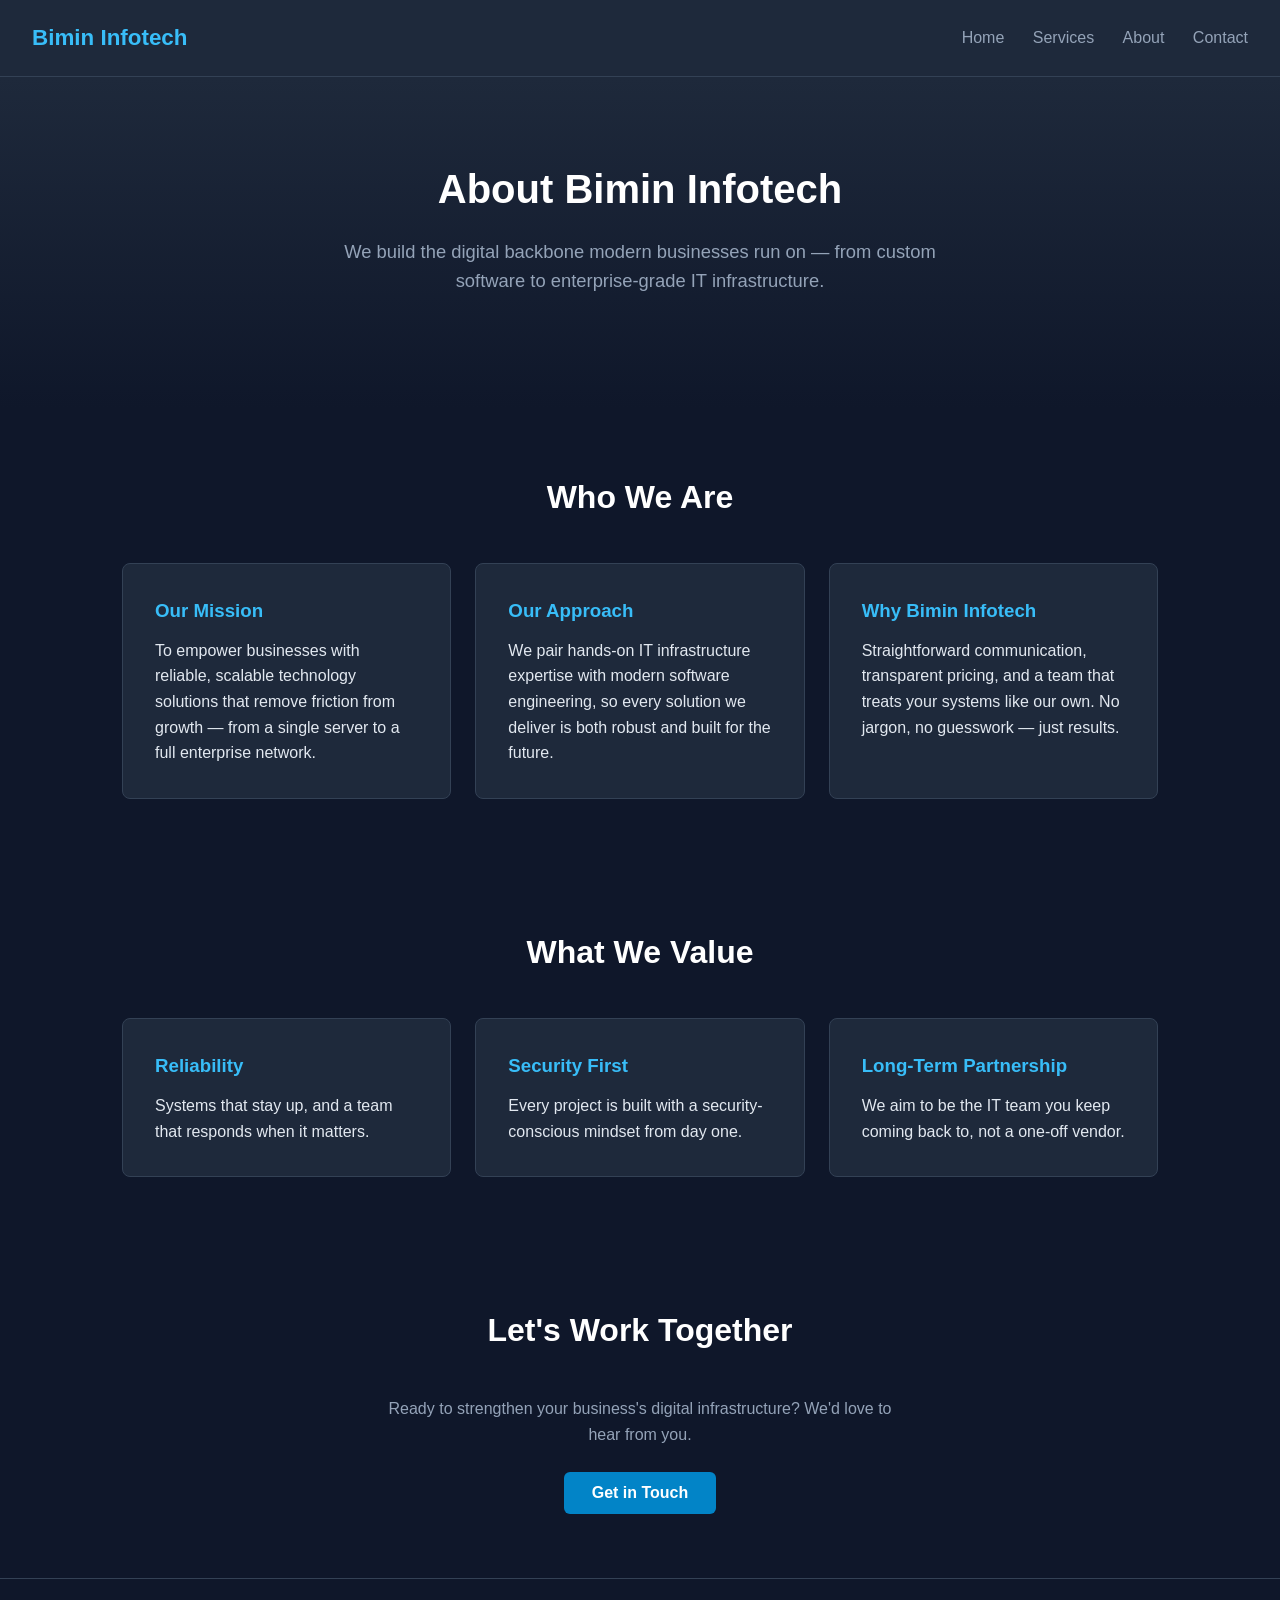
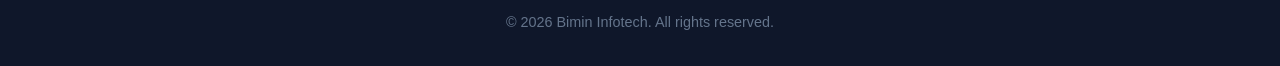
==== About.html @ e96b3b89 "jn" ====
<!DOCTYPE html>
<html lang="en">
<head>
  <meta charset="UTF-8">
  <meta name="viewport" content="width=device-width, initial-scale=1.0">
  <title>About | Bimin Infotech</title>
  <link rel="stylesheet" href="style.css">
</head>
<body>

  <!-- Navigation -->
  <header class="navbar">
    <div class="logo">Bimin Infotech</div>
    <nav>
      <a href="index.html">Home</a>
      <a href="Services.html">Services</a>
      <a href="About.html">About</a>
      <a href="index.html#contact">Contact</a>
    </nav>
  </header>

  <!-- About Hero -->
  <section class="hero">
    <h1>About Bimin Infotech</h1>
    <p>We build the digital backbone modern businesses run on — from custom software to enterprise-grade IT infrastructure.</p>
  </section>

  <!-- Story / Mission -->
  <section class="services">
    <h2>Who We Are</h2>
    <div class="service-grid">
      <div class="card">
        <h3>Our Mission</h3>
        <p>To empower businesses with reliable, scalable technology solutions that remove friction from growth — from a single server to a full enterprise network.</p>
      </div>
      <div class="card">
        <h3>Our Approach</h3>
        <p>We pair hands-on IT infrastructure expertise with modern software engineering, so every solution we deliver is both robust and built for the future.</p>
      </div>
      <div class="card">
        <h3>Why Bimin Infotech</h3>
        <p>Straightforward communication, transparent pricing, and a team that treats your systems like our own. No jargon, no guesswork — just results.</p>
      </div>
    </div>
  </section>

  <!-- Values -->
  <section class="services">
    <h2>What We Value</h2>
    <div class="service-grid">
      <div class="card">
        <h3>Reliability</h3>
        <p>Systems that stay up, and a team that responds when it matters.</p>
      </div>
      <div class="card">
        <h3>Security First</h3>
        <p>Every project is built with a security-conscious mindset from day one.</p>
      </div>
      <div class="card">
        <h3>Long-Term Partnership</h3>
        <p>We aim to be the IT team you keep coming back to, not a one-off vendor.</p>
      </div>
    </div>
  </section>

  <!-- CTA -->
  <section class="contact">
    <h2>Let's Work Together</h2>
    <p style="text-align:center; color:#94a3b8; margin-bottom:1.5rem;">
      Ready to strengthen your business's digital infrastructure? We'd love to hear from you.
    </p>
    <div style="text-align:center;">
      <a href="index.html#contact"><button type="button">Get in Touch</button></a>
    </div>
  </section>

  <footer>
    <p>&copy; 2026 Bimin Infotech. All rights reserved.</p>
  </footer>

  <script src="script.js"></script>
</body>
</html>
---- style.css ----
* {
  margin: 0;
  padding: 0;
  box-sizing: border-box;
  font-family: -apple-system, BlinkMacSystemFont, "Segoe UI", Roboto, sans-serif;
}

body {
  background-color: #0f172a;
  color: #e2e8f0;
  line-height: 1.6;
}

/* Header / Navbar */
.navbar {
  display: flex;
  justify-content: space-between;
  align-items: center;
  padding: 1.25rem 2rem;
  background: #1e293b;
  border-bottom: 1px solid #334155;
}

.logo {
  font-size: 1.4rem;
  font-weight: 700;
  color: #38bdf8;
}

.navbar nav a {
  color: #94a3b8;
  text-decoration: none;
  margin-left: 1.5rem;
  transition: color 0.2s ease;
}

.navbar nav a:hover {
  color: #ffffff;
}

/* Hero */
.hero {
  text-align: center;
  padding: 5rem 1.5rem;
  background: linear-gradient(180deg, #1e293b 0%, #0f172a 100%);
}

.hero h1 {
  font-size: 2.5rem;
  margin-bottom: 1rem;
  color: #ffffff;
}

.hero p {
  font-size: 1.15rem;
  color: #94a3b8;
  max-width: 600px;
  margin: 0 auto 2rem;
}

button {
  background-color: #0284c7;
  color: white;
  border: none;
  padding: 0.75rem 1.75rem;
  font-size: 1rem;
  font-weight: 600;
  border-radius: 6px;
  cursor: pointer;
  transition: background-color 0.2s ease;
}

button:hover {
  background-color: #0369a1;
}

/* Services */
.services {
  padding: 4rem 2rem;
  max-width: 1100px;
  margin: 0 auto;
}

.services h2, .contact h2 {
  text-align: center;
  font-size: 2rem;
  margin-bottom: 2.5rem;
  color: #ffffff;
}

.service-grid {
  display: grid;
  grid-template-columns: repeat(auto-fit, minmax(280px, 1fr));
  gap: 1.5rem;
}

.card {
  background: #1e293b;
  padding: 2rem;
  border-radius: 8px;
  border: 1px solid #334155;
}

.card h3 {
  color: #38bdf8;
  margin-bottom: 0.75rem;
}

/* Contact Form */
.contact {
  padding: 4rem 2rem;
  max-width: 600px;
  margin: 0 auto;
}

form {
  display: flex;
  flex-direction: column;
  gap: 1rem;
}

input, textarea {
  padding: 0.8rem;
  border-radius: 6px;
  border: 1px solid #334155;
  background: #1e293b;
  color: white;
  font-size: 0.95rem;
}

input:focus, textarea:focus {
  outline: 2px solid #38bdf8;
}

#form-feedback {
  margin-top: 1rem;
  text-align: center;
  font-weight: 500;
}

/* Footer */
footer {
  text-align: center;
  padding: 2rem;
  border-top: 1px solid #334155;
  color: #64748b;
  font-size: 0.9rem;
}
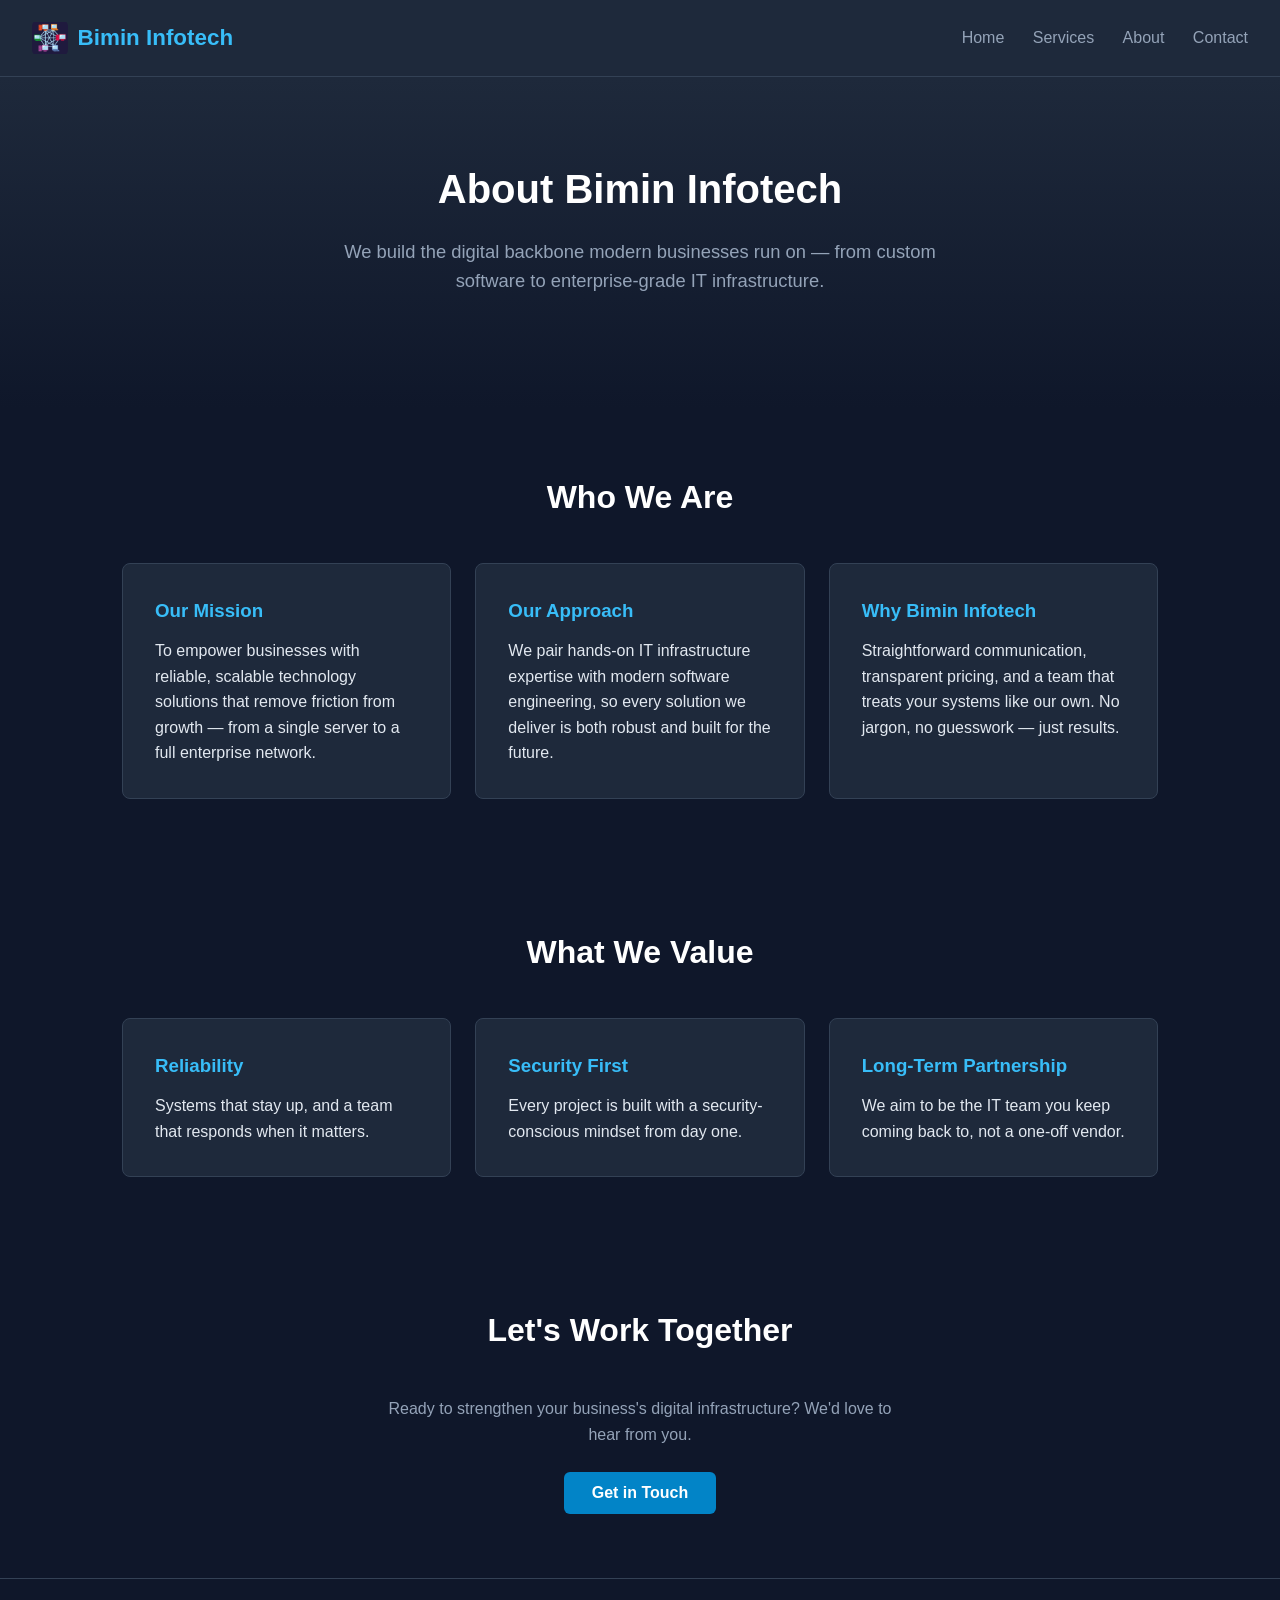
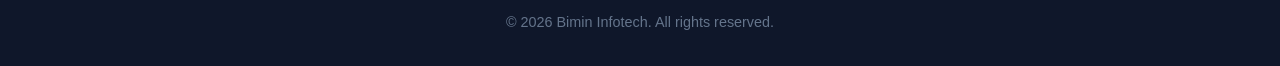
==== commit d01ad5ce: "ok" ====
--- a/About.html
+++ b/About.html
@@ -10,7 +10,7 @@
 
   <!-- Navigation -->
   <header class="navbar">
-    <div class="logo">Bimin Infotech</div>
+    <div class="logo"><img src="images/logo.png" alt="Bimin Infotech logo"> Bimin Infotech</div>
     <nav>
       <a href="index.html">Home</a>
       <a href="Services.html">Services</a>
--- a/style.css
+++ b/style.css
@@ -22,9 +22,19 @@
 }
 
 .logo {
+  display: flex;
+  align-items: center;
+  gap: 0.6rem;
   font-size: 1.4rem;
   font-weight: 700;
   color: #38bdf8;
+}
+
+.logo img {
+  height: 36px;
+  width: 36px;
+  object-fit: contain;
+  border-radius: 6px;
 }
 
 .navbar nav a {
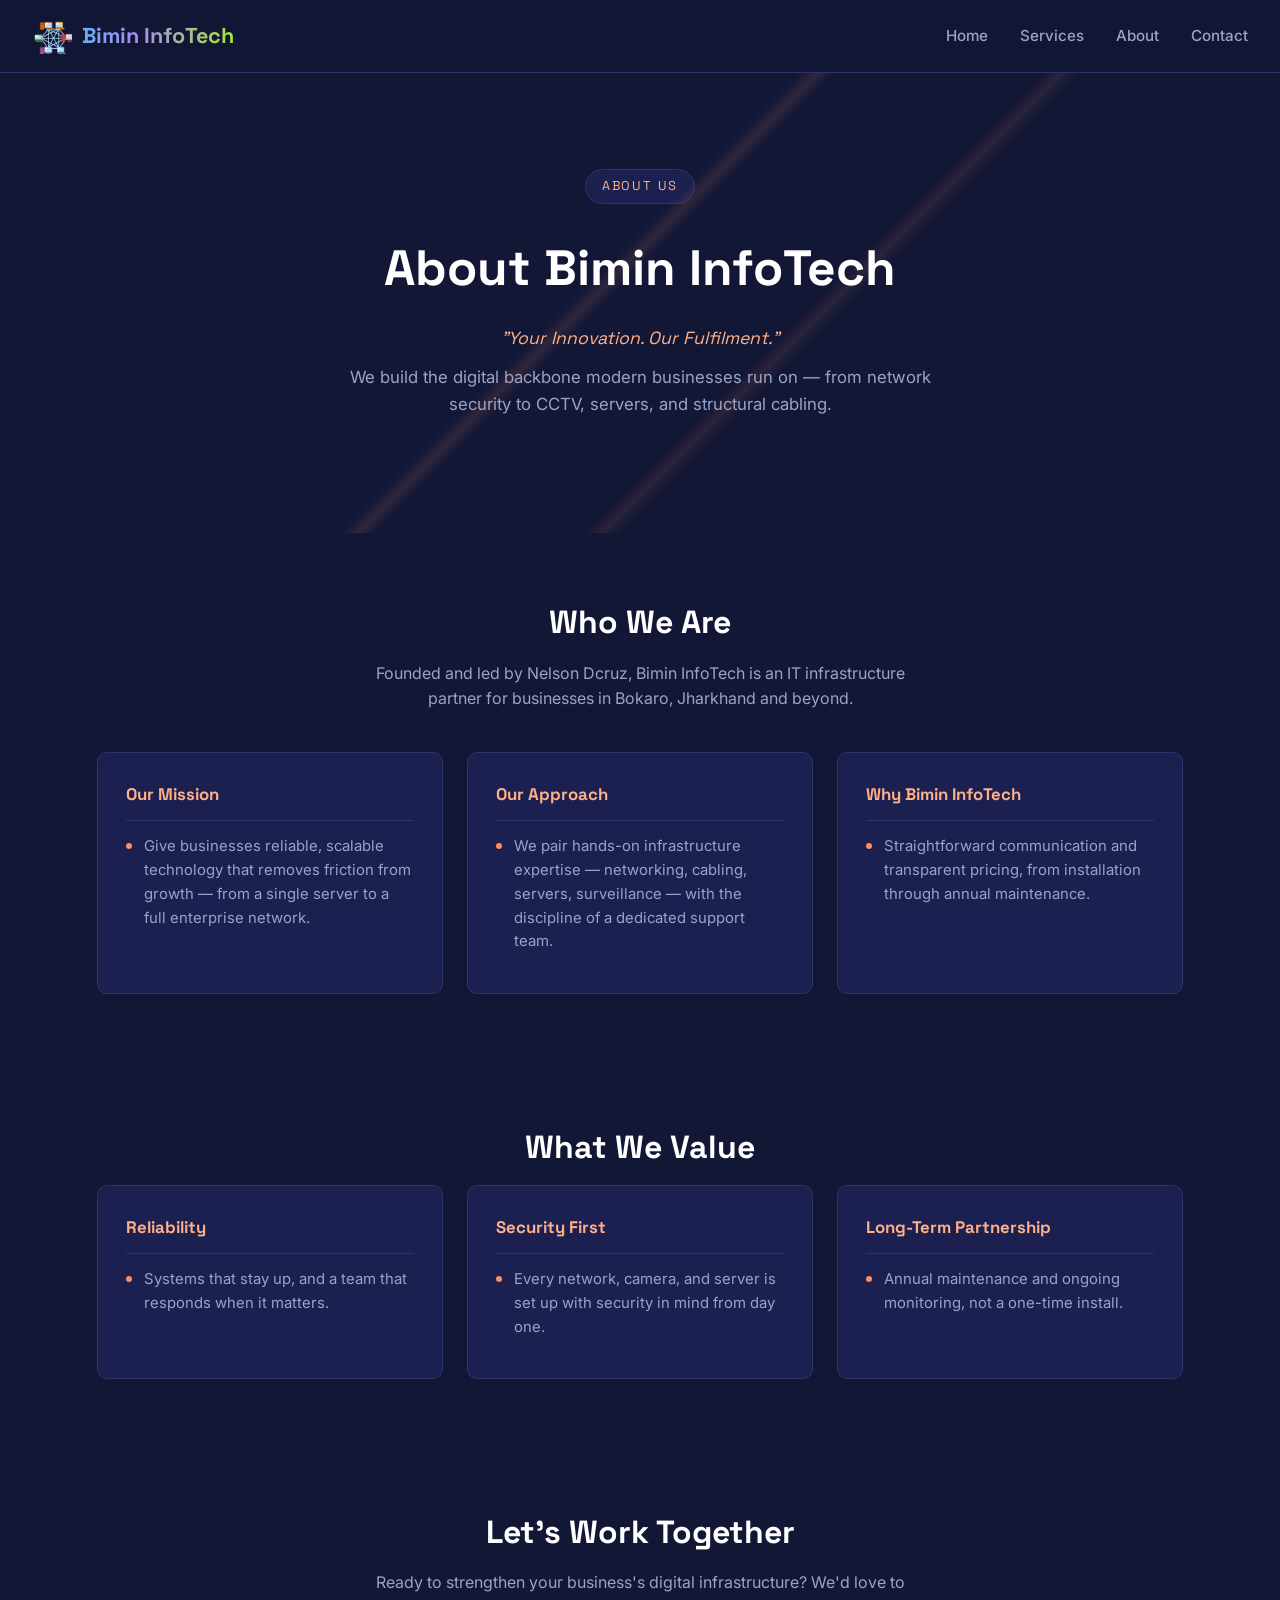
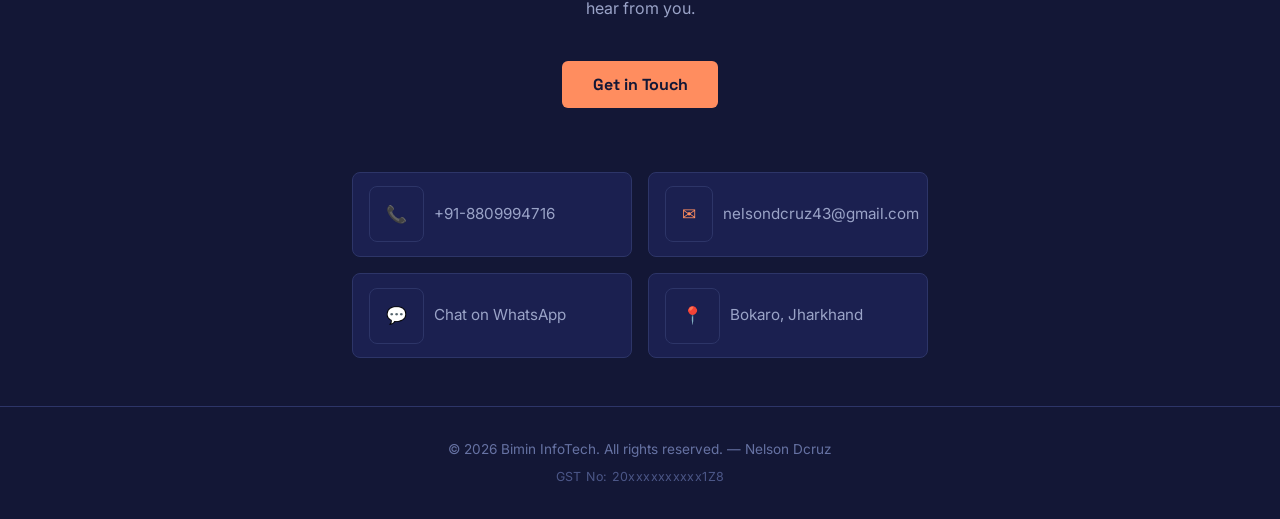
==== commit a434b63f: "tfu" ====
--- a/About.html
+++ b/About.html
@@ -3,14 +3,16 @@
 <head>
   <meta charset="UTF-8">
   <meta name="viewport" content="width=device-width, initial-scale=1.0">
-  <title>About | Bimin Infotech</title>
+  <meta name="description" content="About Bimin InfoTech — an IT infrastructure services company led by Nelson Dcruz, based in Bokaro, Jharkhand.">
+  <title>About | Bimin InfoTech</title>
+  <link rel="icon" type="image/png" href="images/logo.png">
   <link rel="stylesheet" href="style.css">
 </head>
 <body>
 
   <!-- Navigation -->
   <header class="navbar">
-    <div class="logo"><img src="images/logo.png" alt="Bimin Infotech logo"> Bimin Infotech</div>
+    <div class="logo"><img src="images/logo.png" alt="Bimin InfoTech logo"> Bimin InfoTech</div>
     <nav>
       <a href="index.html">Home</a>
       <a href="Services.html">Services</a>
@@ -21,25 +23,34 @@
 
   <!-- About Hero -->
   <section class="hero">
-    <h1>About Bimin Infotech</h1>
-    <p>We build the digital backbone modern businesses run on — from custom software to enterprise-grade IT infrastructure.</p>
+    <span class="eyebrow">About Us</span>
+    <h1>About Bimin InfoTech</h1>
+    <p class="tagline">"Your Innovation. Our Fulfilment."</p>
+    <p>We build the digital backbone modern businesses run on — from network security to CCTV, servers, and structural cabling.</p>
   </section>
 
   <!-- Story / Mission -->
   <section class="services">
     <h2>Who We Are</h2>
+    <p class="section-sub">Founded and led by Nelson Dcruz, Bimin InfoTech is an IT infrastructure partner for businesses in Bokaro, Jharkhand and beyond.</p>
     <div class="service-grid">
       <div class="card">
         <h3>Our Mission</h3>
-        <p>To empower businesses with reliable, scalable technology solutions that remove friction from growth — from a single server to a full enterprise network.</p>
+        <ul>
+          <li>Give businesses reliable, scalable technology that removes friction from growth — from a single server to a full enterprise network.</li>
+        </ul>
       </div>
       <div class="card">
         <h3>Our Approach</h3>
-        <p>We pair hands-on IT infrastructure expertise with modern software engineering, so every solution we deliver is both robust and built for the future.</p>
+        <ul>
+          <li>We pair hands-on infrastructure expertise — networking, cabling, servers, surveillance — with the discipline of a dedicated support team.</li>
+        </ul>
       </div>
       <div class="card">
-        <h3>Why Bimin Infotech</h3>
-        <p>Straightforward communication, transparent pricing, and a team that treats your systems like our own. No jargon, no guesswork — just results.</p>
+        <h3>Why Bimin InfoTech</h3>
+        <ul>
+          <li>Straightforward communication and transparent pricing, from installation through annual maintenance.</li>
+        </ul>
       </div>
     </div>
   </section>
@@ -50,15 +61,21 @@
     <div class="service-grid">
       <div class="card">
         <h3>Reliability</h3>
-        <p>Systems that stay up, and a team that responds when it matters.</p>
+        <ul>
+          <li>Systems that stay up, and a team that responds when it matters.</li>
+        </ul>
       </div>
       <div class="card">
         <h3>Security First</h3>
-        <p>Every project is built with a security-conscious mindset from day one.</p>
+        <ul>
+          <li>Every network, camera, and server is set up with security in mind from day one.</li>
+        </ul>
       </div>
       <div class="card">
         <h3>Long-Term Partnership</h3>
-        <p>We aim to be the IT team you keep coming back to, not a one-off vendor.</p>
+        <ul>
+          <li>Annual maintenance and ongoing monitoring, not a one-time install.</li>
+        </ul>
       </div>
     </div>
   </section>
@@ -66,7 +83,7 @@
   <!-- CTA -->
   <section class="contact">
     <h2>Let's Work Together</h2>
-    <p style="text-align:center; color:#94a3b8; margin-bottom:1.5rem;">
+    <p class="section-sub">
       Ready to strengthen your business's digital infrastructure? We'd love to hear from you.
     </p>
     <div style="text-align:center;">
@@ -74,8 +91,16 @@
     </div>
   </section>
 
+  <div class="contact-info">
+    <a href="tel:+918809994716"><span class="icon">&#128222;</span> +91-8809994716</a>
+    <a href="mailto:nelsondcruz43@gmail.com"><span class="icon">&#9993;</span> nelsondcruz43@gmail.com</a>
+    <a href="https://wa.me/918809994716" target="_blank" rel="noopener"><span class="icon">&#128172;</span> Chat on WhatsApp</a>
+    <span><span class="icon">&#128205;</span> Bokaro, Jharkhand</span>
+  </div>
+
   <footer>
-    <p>&copy; 2026 Bimin Infotech. All rights reserved.</p>
+    <p>&copy; 2026 Bimin InfoTech. All rights reserved. &mdash; Nelson Dcruz</p>
+    <span class="gst">GST No: 20xxxxxxxxxx1Z8</span>
   </footer>
 
   <script src="script.js"></script>
--- a/style.css
+++ b/style.css
@@ -1,14 +1,47 @@
+/* ===== Design tokens =====
+   Background : #131736 (deep navy, from brand card)
+   Surface    : #1B2050
+   Border     : #2D3568
+   Accent     : #FF8D5F (coral, from brand card)
+   Accent2    : #FFB088 (light coral hover)
+   Gradient   : cyan #22D3EE -> violet #A78BFA -> lime #A3E635 (from wordmark)
+   Text       : #EAEDFB (primary) / #9AA3C7 (muted)
+*/
+
+@import url('https://fonts.googleapis.com/css2?family=Space+Grotesk:wght@500;600;700&family=Inter:wght@400;500;600&display=swap');
+
+:root {
+  --bg: #131736;
+  --surface: #1B2050;
+  --surface-2: #202763;
+  --border: #2D3568;
+  --accent: #FF8D5F;
+  --accent-light: #FFB088;
+  --text: #EAEDFB;
+  --muted: #9AA3C7;
+  --grad: linear-gradient(90deg, #22D3EE 0%, #A78BFA 50%, #A3E635 100%);
+}
+
 * {
   margin: 0;
   padding: 0;
   box-sizing: border-box;
-  font-family: -apple-system, BlinkMacSystemFont, "Segoe UI", Roboto, sans-serif;
+  font-family: "Inter", -apple-system, BlinkMacSystemFont, "Segoe UI", Roboto, sans-serif;
+}
+
+html {
+  scroll-behavior: smooth;
 }
 
 body {
-  background-color: #0f172a;
-  color: #e2e8f0;
+  background-color: var(--bg);
+  color: var(--text);
   line-height: 1.6;
+  overflow-x: hidden;
+}
+
+h1, h2, h3 {
+  font-family: "Space Grotesk", "Inter", sans-serif;
 }
 
 /* Header / Navbar */
@@ -16,110 +49,211 @@
   display: flex;
   justify-content: space-between;
   align-items: center;
-  padding: 1.25rem 2rem;
-  background: #1e293b;
-  border-bottom: 1px solid #334155;
+  padding: 1rem 2rem;
+  background: rgba(19, 23, 54, 0.85);
+  backdrop-filter: blur(10px);
+  border-bottom: 1px solid var(--border);
+  position: sticky;
+  top: 0;
+  z-index: 100;
 }
 
 .logo {
   display: flex;
   align-items: center;
   gap: 0.6rem;
-  font-size: 1.4rem;
+  font-family: "Space Grotesk", sans-serif;
+  font-size: 1.35rem;
   font-weight: 700;
-  color: #38bdf8;
+  background: var(--grad);
+  -webkit-background-clip: text;
+  background-clip: text;
+  color: transparent;
 }
 
 .logo img {
-  height: 36px;
-  width: 36px;
+  height: 40px;
+  width: 40px;
   object-fit: contain;
-  border-radius: 6px;
 }
 
 .navbar nav a {
-  color: #94a3b8;
+  color: var(--muted);
   text-decoration: none;
-  margin-left: 1.5rem;
+  margin-left: 1.75rem;
+  font-weight: 500;
+  font-size: 0.95rem;
   transition: color 0.2s ease;
 }
 
 .navbar nav a:hover {
-  color: #ffffff;
+  color: var(--accent-light);
 }
 
 /* Hero */
 .hero {
-  text-align: center;
-  padding: 5rem 1.5rem;
-  background: linear-gradient(180deg, #1e293b 0%, #0f172a 100%);
+  position: relative;
+  text-align: center;
+  padding: 6rem 1.5rem 5rem;
+  overflow: hidden;
+}
+
+.hero::before {
+  content: "";
+  position: absolute;
+  inset: 0;
+  background-image:
+    linear-gradient(135deg, transparent 46%, rgba(255,141,95,0.12) 47%, transparent 48%),
+    linear-gradient(135deg, transparent 60%, rgba(255,141,95,0.10) 61%, transparent 62%);
+  pointer-events: none;
+}
+
+.eyebrow {
+  display: inline-block;
+  font-family: "Space Grotesk", sans-serif;
+  font-size: 0.8rem;
+  letter-spacing: 0.14em;
+  text-transform: uppercase;
+  color: var(--accent-light);
+  border: 1px solid var(--border);
+  background: var(--surface);
+  padding: 0.4rem 1rem;
+  border-radius: 999px;
+  margin-bottom: 1.5rem;
 }
 
 .hero h1 {
-  font-size: 2.5rem;
+  position: relative;
+  font-size: clamp(2rem, 5vw, 3.1rem);
+  font-weight: 700;
   margin-bottom: 1rem;
   color: #ffffff;
+  max-width: 850px;
+  margin-left: auto;
+  margin-right: auto;
+}
+
+.hero .tagline {
+  font-family: "Space Grotesk", sans-serif;
+  font-style: italic;
+  font-size: 1.1rem;
+  color: var(--accent-light);
+  margin-bottom: 0.75rem;
 }
 
 .hero p {
-  font-size: 1.15rem;
-  color: #94a3b8;
+  font-size: 1.05rem;
+  color: var(--muted);
   max-width: 600px;
-  margin: 0 auto 2rem;
+  margin: 0 auto 2.25rem;
 }
 
 button {
-  background-color: #0284c7;
-  color: white;
+  background: var(--accent);
+  color: #131736;
   border: none;
-  padding: 0.75rem 1.75rem;
+  padding: 0.8rem 1.9rem;
   font-size: 1rem;
-  font-weight: 600;
+  font-weight: 700;
+  font-family: "Space Grotesk", sans-serif;
   border-radius: 6px;
   cursor: pointer;
-  transition: background-color 0.2s ease;
+  transition: background-color 0.2s ease, transform 0.15s ease;
 }
 
 button:hover {
-  background-color: #0369a1;
+  background: var(--accent-light);
+  transform: translateY(-1px);
+}
+
+.btn-ghost {
+  background: transparent;
+  color: var(--text);
+  border: 1px solid var(--border);
+  margin-left: 0.75rem;
+}
+
+.btn-ghost:hover {
+  background: var(--surface);
+  border-color: var(--accent);
+  color: var(--accent-light);
 }
 
 /* Services */
 .services {
   padding: 4rem 2rem;
-  max-width: 1100px;
+  max-width: 1150px;
   margin: 0 auto;
 }
 
 .services h2, .contact h2 {
   text-align: center;
   font-size: 2rem;
-  margin-bottom: 2.5rem;
+  margin-bottom: 0.75rem;
   color: #ffffff;
+}
+
+.section-sub {
+  text-align: center;
+  color: var(--muted);
+  max-width: 560px;
+  margin: 0 auto 2.5rem;
 }
 
 .service-grid {
   display: grid;
-  grid-template-columns: repeat(auto-fit, minmax(280px, 1fr));
+  grid-template-columns: repeat(auto-fit, minmax(300px, 1fr));
   gap: 1.5rem;
 }
 
 .card {
-  background: #1e293b;
-  padding: 2rem;
-  border-radius: 8px;
-  border: 1px solid #334155;
+  background: var(--surface);
+  padding: 1.75rem;
+  border-radius: 10px;
+  border: 1px solid var(--border);
+  transition: border-color 0.2s ease, transform 0.2s ease;
+}
+
+.card:hover {
+  border-color: var(--accent);
+  transform: translateY(-3px);
 }
 
 .card h3 {
-  color: #38bdf8;
-  margin-bottom: 0.75rem;
+  color: var(--accent-light);
+  font-size: 1.05rem;
+  margin-bottom: 0.9rem;
+  padding-bottom: 0.75rem;
+  border-bottom: 1px solid var(--border);
+}
+
+.card ul {
+  list-style: none;
+}
+
+.card ul li {
+  position: relative;
+  padding-left: 1.1rem;
+  margin-bottom: 0.65rem;
+  color: var(--muted);
+  font-size: 0.93rem;
+}
+
+.card ul li::before {
+  content: "";
+  position: absolute;
+  left: 0;
+  top: 0.55em;
+  width: 6px;
+  height: 6px;
+  border-radius: 50%;
+  background: var(--accent);
 }
 
 /* Contact Form */
 .contact {
   padding: 4rem 2rem;
-  max-width: 600px;
+  max-width: 640px;
   margin: 0 auto;
 }
 
@@ -132,14 +266,14 @@
 input, textarea {
   padding: 0.8rem;
   border-radius: 6px;
-  border: 1px solid #334155;
-  background: #1e293b;
-  color: white;
+  border: 1px solid var(--border);
+  background: var(--surface);
+  color: var(--text);
   font-size: 0.95rem;
 }
 
 input:focus, textarea:focus {
-  outline: 2px solid #38bdf8;
+  outline: 2px solid var(--accent);
 }
 
 #form-feedback {
@@ -148,11 +282,69 @@
   font-weight: 500;
 }
 
+/* Contact info block */
+.contact-info {
+  max-width: 640px;
+  margin: 0 auto 3rem;
+  padding: 0 2rem;
+  display: grid;
+  grid-template-columns: repeat(auto-fit, minmax(220px, 1fr));
+  gap: 1rem;
+}
+
+.contact-info a,
+.contact-info span {
+  display: flex;
+  align-items: center;
+  gap: 0.6rem;
+  color: var(--muted);
+  text-decoration: none;
+  font-size: 0.95rem;
+  background: var(--surface);
+  border: 1px solid var(--border);
+  padding: 0.85rem 1rem;
+  border-radius: 8px;
+  transition: border-color 0.2s ease, color 0.2s ease;
+}
+
+.contact-info a:hover {
+  border-color: var(--accent);
+  color: var(--accent-light);
+}
+
+.contact-info .icon {
+  color: var(--accent);
+  font-size: 1.05rem;
+  flex-shrink: 0;
+}
+
 /* Footer */
 footer {
   text-align: center;
   padding: 2rem;
-  border-top: 1px solid #334155;
-  color: #64748b;
-  font-size: 0.9rem;
+  border-top: 1px solid var(--border);
+  color: #6672a3;
+  font-size: 0.85rem;
+}
+
+footer .gst {
+  display: block;
+  margin-top: 0.35rem;
+  color: #4c5788;
+  font-size: 0.78rem;
+  letter-spacing: 0.03em;
+}
+
+@media (max-width: 640px) {
+  .navbar {
+    flex-direction: column;
+    gap: 0.75rem;
+    padding: 1rem;
+  }
+  .navbar nav a {
+    margin: 0 0.6rem;
+  }
+  .hero {
+    padding: 3.5rem 1.25rem;
+  }
 }
